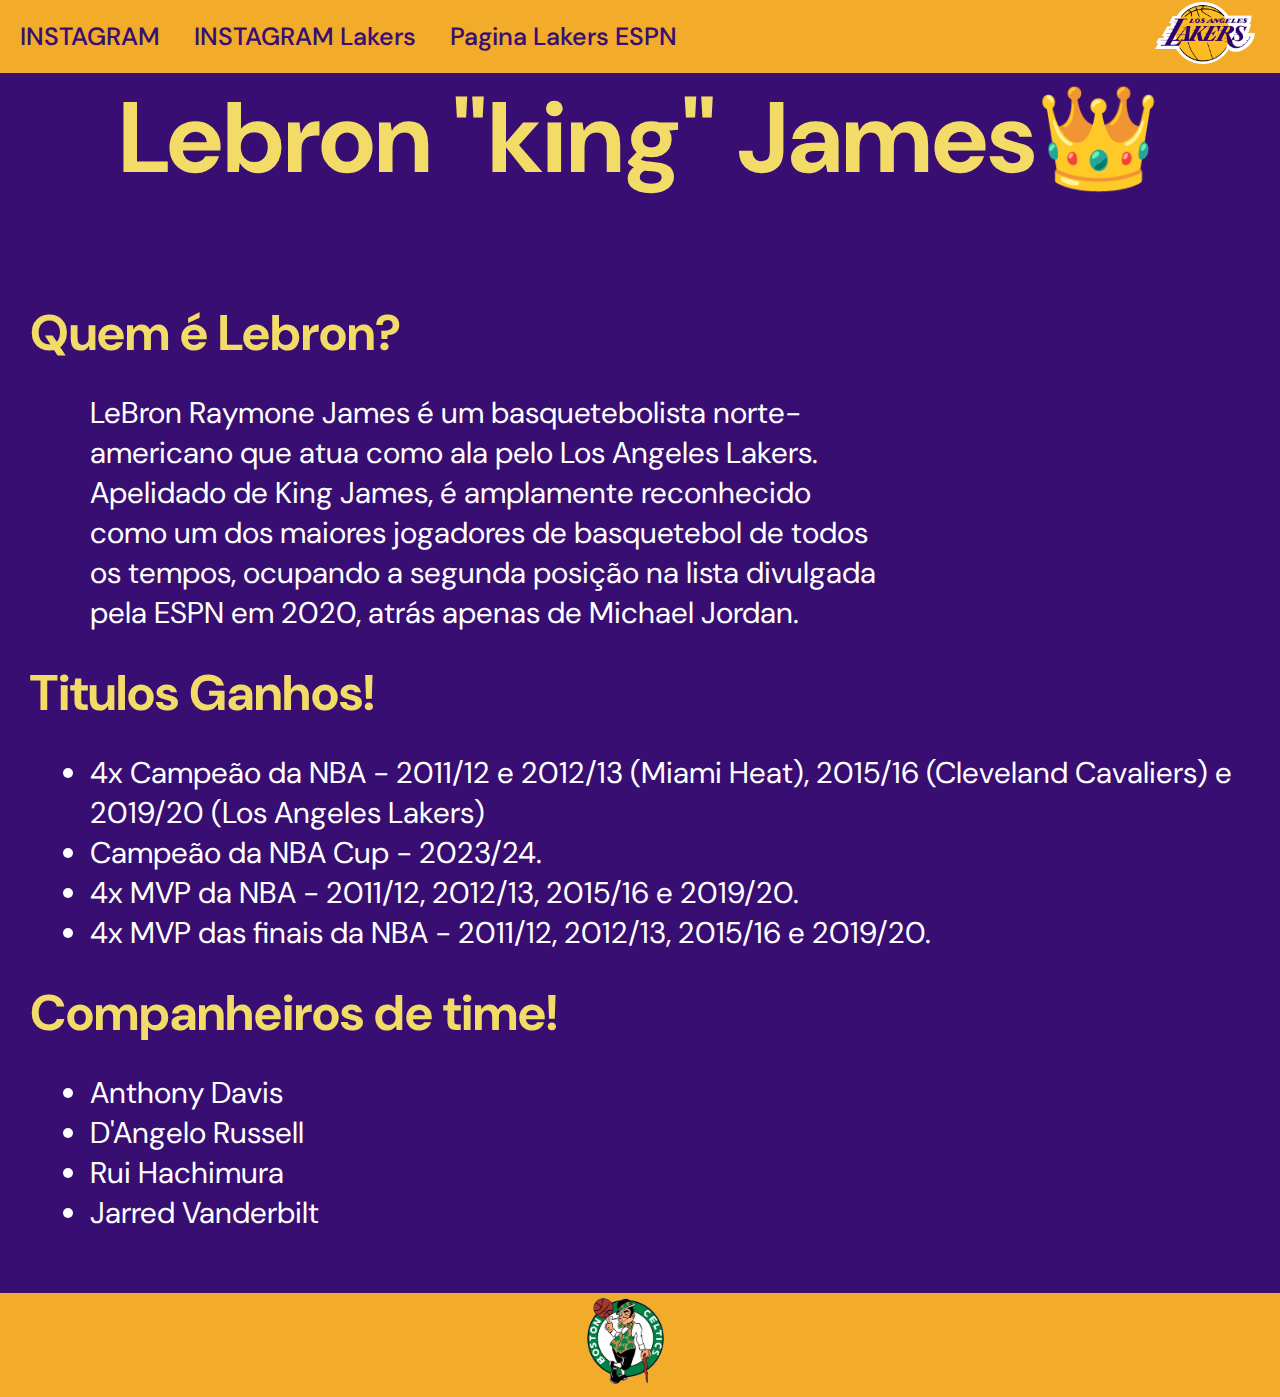
==== index.html @ 9cd00050 "primeiro-commit" ====
<!DOCTYPE html>
<html lang="pt-br">

<head>
    <meta charset="UTF-8">
    <meta name="viewport" content="width=device-width, initial-scale=1.0">
    <link rel="preconnect" href="https://fonts.googleapis.com">
    <link rel="preconnect" href="https://fonts.gstatic.com" crossorigin>
    <link href="https://fonts.googleapis.com/css2?family=DM+Sans:opsz,wght@9..40,300;9..40,700&display=swap"
        rel="stylesheet">
    <title>Lakers</title>
    <link rel="stylesheet" href="style.css">
    <link rel="icon" href="./img/logolakers.png" type="image/png">

    <div>

        <header class="hearder">
            <a href="https://www.instagram.com/kingjames/" target="_blank" class="customlink">INSTAGRAM</a>
            <a href="https://www.instagram.com/lakers/" target="_blank" class="customlink">INSTAGRAM Lakers</a>
            <a href="https://www.espn.com.br/nba/time/_/nome/lal/los-angeles-lakers" target="_blank"
                class="customlink">Pagina Lakers ESPN</a>
            <img src="./img/logolakers.png" alt="logo-lakers" class="logo-header">
        </header>


        <h1 class="titulo">Lebron "king" James</h1>

        <div class="tudo">
            <h2 class="sub-title">Quem é Lebron?</h2>
            <p class="content">LeBron Raymone James é um basquetebolista norte-americano que atua como ala pelo Los
                Angeles Lakers.
                Apelidado de
                King James, é amplamente reconhecido como um dos maiores jogadores de basquetebol de todos os tempos,
                ocupando a
                segunda posição na lista divulgada pela ESPN em 2020, atrás apenas de Michael Jordan.</p>

            <h2 class="sub-title">Titulos Ganhos!</h2>
            <ul>
                <div class="content">
                    <li>4x Campeão da NBA - 2011/12 e 2012/13 (Miami Heat), 2015/16 (Cleveland Cavaliers) e 2019/20 (Los
                        Angeles
                        Lakers)</li>
                    <li>Campeão da NBA Cup - 2023/24.</li>
                    <li>4x MVP da NBA - 2011/12, 2012/13, 2015/16 e 2019/20.</li>
                    <li> 4x MVP das finais da NBA - 2011/12, 2012/13, 2015/16 e 2019/20.</li>
                </div>
            </ul>

            <h2 class="sub-title">Companheiros de time!</h2>
            <div class="content">
                <ul>
                    <li>Anthony Davis</li>
                    <li>D'Angelo Russell</li>
                    <li>Rui Hachimura</li>
                    <li>Jarred Vanderbilt</li>
                </ul>
            </div>
        </div>
        <footer>
            <a href="./celtics.html"> <img src="img/Celtics-Logo-PNG-Images.png" alt="" class="img-celtics"></a>

        </footer>

        </body>

</html>
---- style.css ----
* {
    margin: 0;
    padding: 0;
    box-sizing: border-box;
    font-family: 'DM Sans', sans-serif;
}


body {
    background-color: #380E73;
}


.hearder {
    padding: 20px;
    position: sticky;
    top: 0px;
    background-color: #F2AC29;
}

a {
    color: #380E73;
    font-size: 25px;
    font-weight: 540;
    text-decoration: none;
    margin-right: 30px;



}

a:hover{
    color: #8630BF;
}

.logo-header {
    width: 100px;
    display: inline-block;
    position: absolute;
    top: 2px;
    right: 25px;
}


h1 {
    font-size: 100px;
    color: #F2DB66;
    text-align: center;
    margin-bottom: 100px;
}

.titulo::after {
    content: "👑";

}

.sub-title {
    color: #F2DB66;
    font-size: 50px;
    margin-left: 30px;
    margin-top: 30px;
    margin-bottom: 30px;
    line-height: 60px;

}

.content {
    font-size: 30px;
    line-height: 40px;
    margin-left: 90px;
    color: #ffffff;
}

p {
    width: 800px;
}


.img-celtics {
    width: 77px;
    transition: 1px;
}

.img-celtics:hover {
    transform: translateY(-5px);

}



footer {
    margin-top: 60px;
    background-color: #F2AC29;
    padding: 5px;
    text-align: center;
}
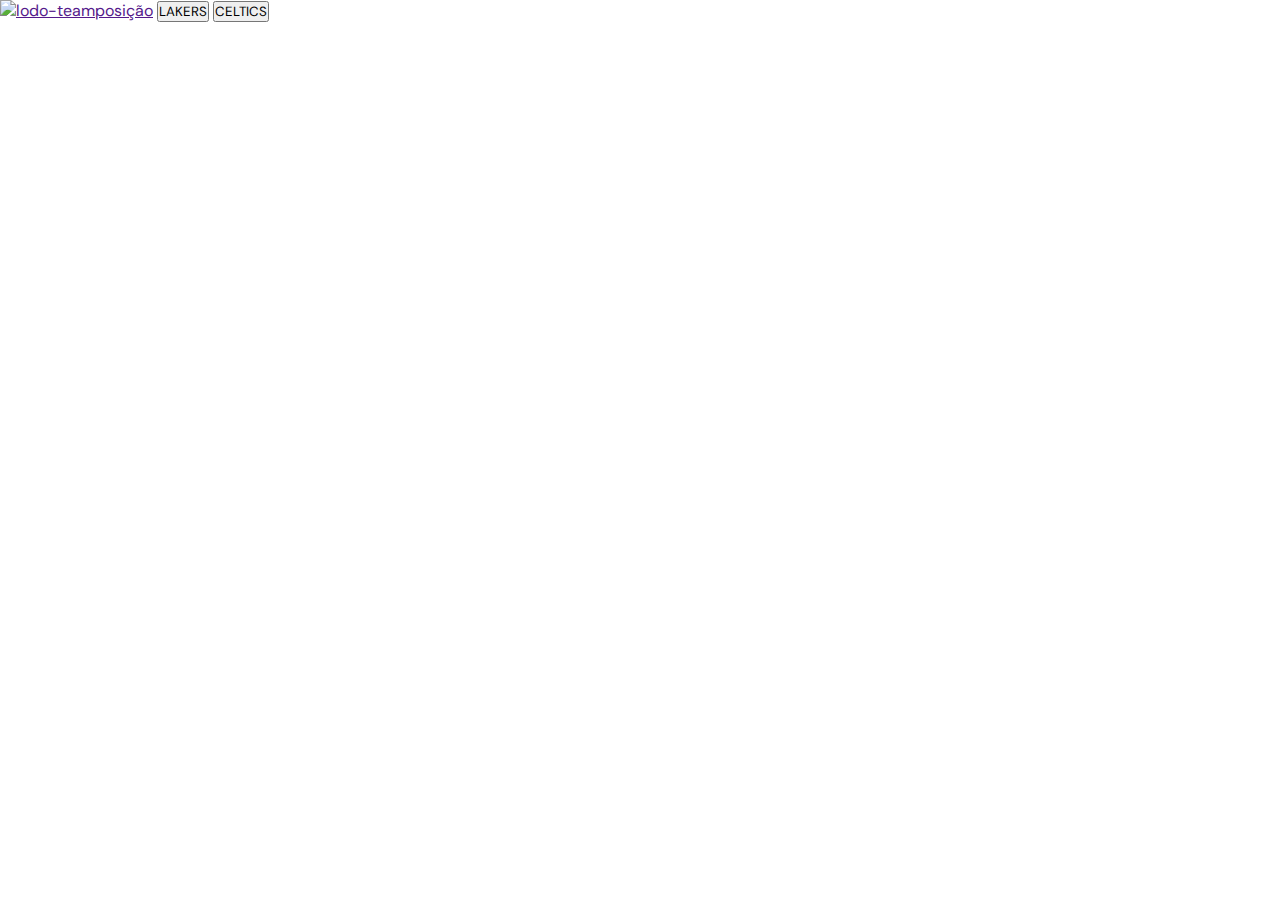
==== commit a0efd266: "change-files" ====
--- a/index.html
+++ b/index.html
@@ -8,59 +8,23 @@
     <link rel="preconnect" href="https://fonts.gstatic.com" crossorigin>
     <link href="https://fonts.googleapis.com/css2?family=DM+Sans:opsz,wght@9..40,300;9..40,700&display=swap"
         rel="stylesheet">
-    <title>Lakers</title>
-    <link rel="stylesheet" href="style.css">
-    <link rel="icon" href="./img/logolakers.png" type="image/png">
+    <title>LOBBY</title>
+</head>
 
-    <div>
+<body>
+    <a href=""><img src="" alt="lodo-team" id="">posição</a>
+    <button>LAKERS</button>
+    <button>CELTICS</button>
 
-        <header class="hearder">
-            <a href="https://www.instagram.com/kingjames/" target="_blank" class="customlink">INSTAGRAM</a>
-            <a href="https://www.instagram.com/lakers/" target="_blank" class="customlink">INSTAGRAM Lakers</a>
-            <a href="https://www.espn.com.br/nba/time/_/nome/lal/los-angeles-lakers" target="_blank"
-                class="customlink">Pagina Lakers ESPN</a>
-            <img src="./img/logolakers.png" alt="logo-lakers" class="logo-header">
-        </header>
+</body>
+<style>
+    * {
+        margin: 0;
+        padding: 0;
+        box-sizing: border-box;
+        font-family: 'DM Sans', sans-serif;
+    }
+</style>
+<script src="./document.js"></script>
 
-
-        <h1 class="titulo">Lebron "king" James</h1>
-
-        <div class="tudo">
-            <h2 class="sub-title">Quem é Lebron?</h2>
-            <p class="content">LeBron Raymone James é um basquetebolista norte-americano que atua como ala pelo Los
-                Angeles Lakers.
-                Apelidado de
-                King James, é amplamente reconhecido como um dos maiores jogadores de basquetebol de todos os tempos,
-                ocupando a
-                segunda posição na lista divulgada pela ESPN em 2020, atrás apenas de Michael Jordan.</p>
-
-            <h2 class="sub-title">Titulos Ganhos!</h2>
-            <ul>
-                <div class="content">
-                    <li>4x Campeão da NBA - 2011/12 e 2012/13 (Miami Heat), 2015/16 (Cleveland Cavaliers) e 2019/20 (Los
-                        Angeles
-                        Lakers)</li>
-                    <li>Campeão da NBA Cup - 2023/24.</li>
-                    <li>4x MVP da NBA - 2011/12, 2012/13, 2015/16 e 2019/20.</li>
-                    <li> 4x MVP das finais da NBA - 2011/12, 2012/13, 2015/16 e 2019/20.</li>
-                </div>
-            </ul>
-
-            <h2 class="sub-title">Companheiros de time!</h2>
-            <div class="content">
-                <ul>
-                    <li>Anthony Davis</li>
-                    <li>D'Angelo Russell</li>
-                    <li>Rui Hachimura</li>
-                    <li>Jarred Vanderbilt</li>
-                </ul>
-            </div>
-        </div>
-        <footer>
-            <a href="./celtics.html"> <img src="img/Celtics-Logo-PNG-Images.png" alt="" class="img-celtics"></a>
-
-        </footer>
-
-        </body>
-
-</html>
+</html>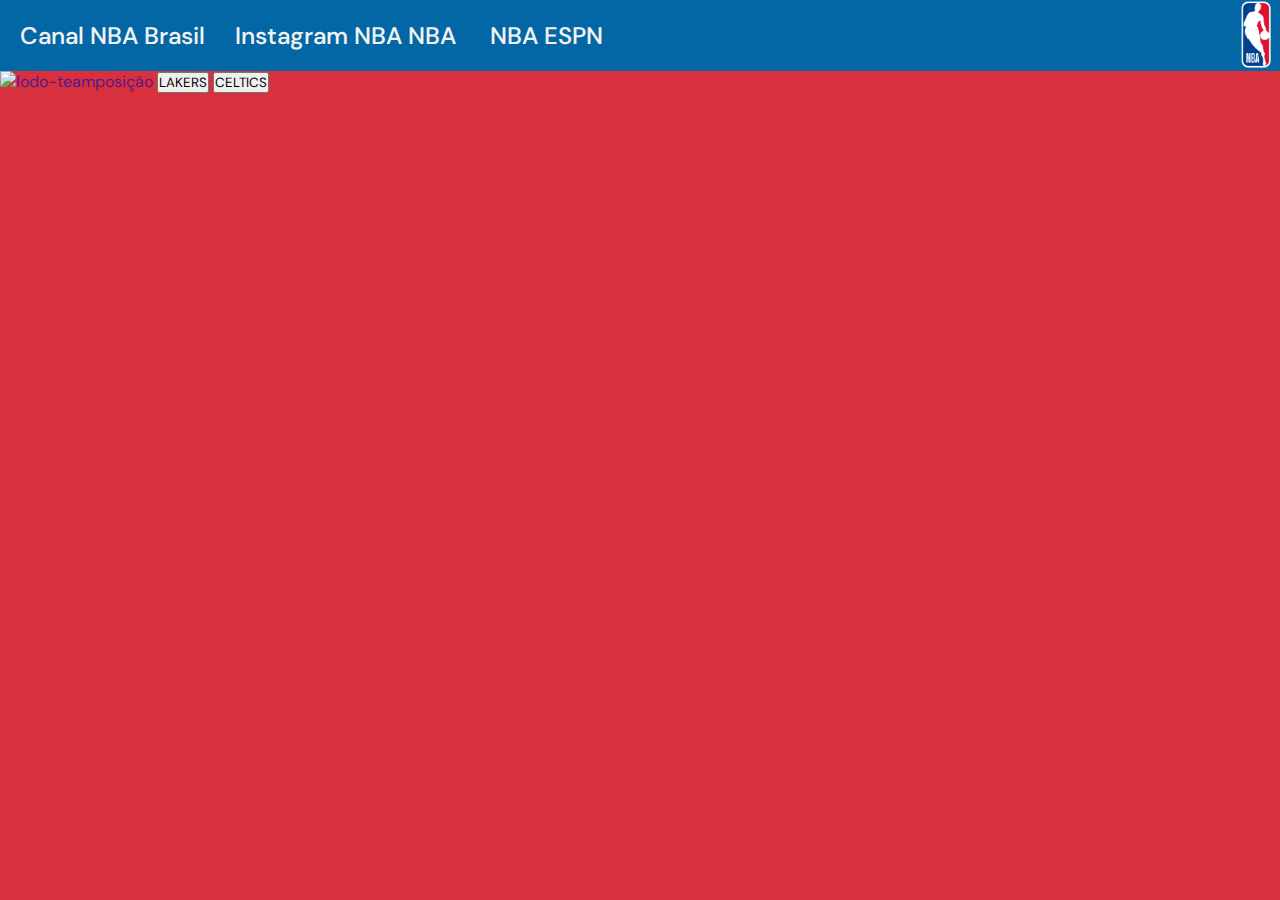
==== commit 3405a656: "changes-html-css" ====
--- a/index.html
+++ b/index.html
@@ -8,14 +8,24 @@
     <link rel="preconnect" href="https://fonts.gstatic.com" crossorigin>
     <link href="https://fonts.googleapis.com/css2?family=DM+Sans:opsz,wght@9..40,300;9..40,700&display=swap"
         rel="stylesheet">
+        <link rel="icon" href="./img/NBALogo.svg.png">
     <title>LOBBY</title>
 </head>
 
 <body>
-    <a href=""><img src="" alt="lodo-team" id="">posição</a>
-    <button>LAKERS</button>
-    <button>CELTICS</button>
 
+    <header>
+        <a href="https://www.youtube.com/@nbabrasil" class="links-header" target="_blank">Canal NBA Brasil</a><a
+            href="https://www.instagram.com/nba/" class="links-header" target="_blank">Instagram NBA NBA</a>
+        <a href="https://www.espn.com.br/nba/" class="links-header" target="_blank">NBA ESPN</a>
+        <img src="./img/NBALogo.svg.png" class="nba-header" alt="logo-nba">
+    </header>
+
+    <section>
+        <a href=""><img src="" alt="lodo-team" id="">posição</a>
+        <a href="./lakers.html"><button>LAKERS</button></a>
+        <a href="./celtics.html"><button>CELTICS</button></a>
+    </section>
 </body>
 <style>
     * {
@@ -24,7 +34,48 @@
         box-sizing: border-box;
         font-family: 'DM Sans', sans-serif;
     }
+
+    body {
+        background-color: #D9303E;
+    }
+
+    header {
+        background-color: #0367A6;
+        padding: 20px;
+    }
+
+    .links-header {
+        color: #F2F2F2;
+        font-size: 24px;
+        font-weight: 540;
+        text-decoration: none;
+        margin-right: 30px;
+    }
+
+    a {
+        text-decoration: none;
+        cursor: pointer;
+    }
+
+    a:hover {
+        color: #A6323B;
+    }
+
+    .nba-header {
+        position: absolute;
+        position: absolute;
+        top: 0px;
+        right: 9px;
+        width: 30px;
+    }
 </style>
+
+
+
+
+
+
+
 <script src="./document.js"></script>
 
 </html>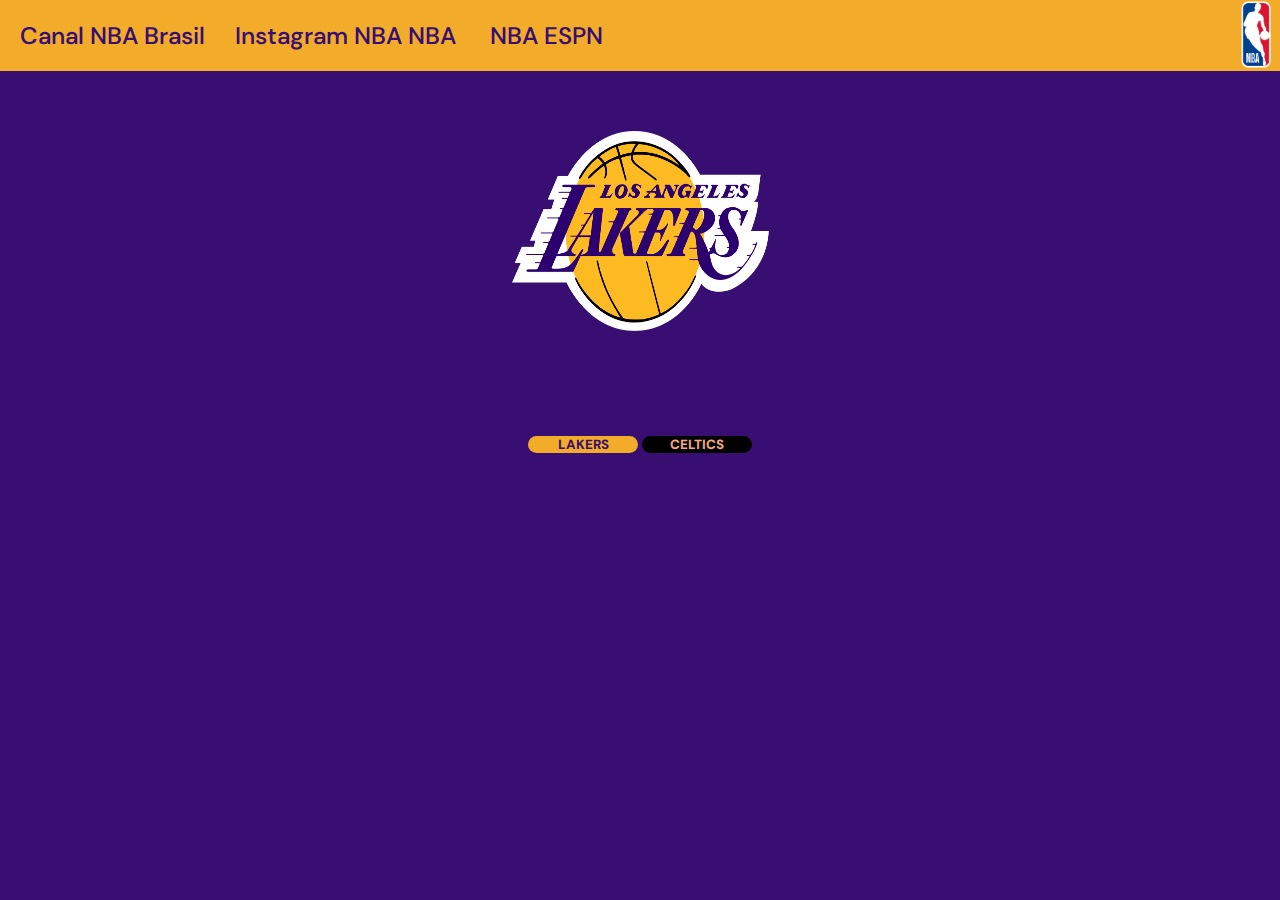
==== commit 33c639ea: "modifi-js" ====
--- a/index.html
+++ b/index.html
@@ -8,23 +8,25 @@
     <link rel="preconnect" href="https://fonts.gstatic.com" crossorigin>
     <link href="https://fonts.googleapis.com/css2?family=DM+Sans:opsz,wght@9..40,300;9..40,700&display=swap"
         rel="stylesheet">
-        <link rel="icon" href="./img/NBALogo.svg.png">
+    <link rel="icon" href="./img/NBALogo.svg.png">
     <title>LOBBY</title>
 </head>
 
 <body>
 
     <header>
-        <a href="https://www.youtube.com/@nbabrasil" class="links-header" target="_blank">Canal NBA Brasil</a><a
-            href="https://www.instagram.com/nba/" class="links-header" target="_blank">Instagram NBA NBA</a>
-        <a href="https://www.espn.com.br/nba/" class="links-header" target="_blank">NBA ESPN</a>
+        <a href="https://www.youtube.com/@nbabrasil" class="links" target="_blank">Canal NBA Brasil</a><a
+            href="https://www.instagram.com/nba/" class="links dois" target="_blank">Instagram NBA NBA</a>
+        <a href="https://www.espn.com.br/nba/" class="links tres" target="_blank">NBA ESPN</a>
         <img src="./img/NBALogo.svg.png" class="nba-header" alt="logo-nba">
     </header>
 
-    <section>
-        <a href=""><img src="" alt="lodo-team" id="">posição</a>
-        <a href="./lakers.html"><button>LAKERS</button></a>
-        <a href="./celtics.html"><button>CELTICS</button></a>
+    <section class="content">
+        <a href="./lakers.html" class="link-times"> <img src="./img/logolakers.png" class="times"></a>
+        <div class="buttom-teams">
+            <button onclick="mudarLake() " class="lake">LAKERS</button>
+            <button onclick="mudarCelt()" class="celt">CELTICS</button>
+        </div>
     </section>
 </body>
 <style>
@@ -36,16 +38,17 @@
     }
 
     body {
-        background-color: #D9303E;
+        background-color: #380E73;
+        ;
     }
 
     header {
-        background-color: #0367A6;
+        background-color: #F2AC29;
         padding: 20px;
     }
 
-    .links-header {
-        color: #F2F2F2;
+    .links {
+        color: #380E73;
         font-size: 24px;
         font-weight: 540;
         text-decoration: none;
@@ -58,7 +61,7 @@
     }
 
     a:hover {
-        color: #A6323B;
+        color: #8630BF;
     }
 
     .nba-header {
@@ -68,6 +71,39 @@
         right: 9px;
         width: 30px;
     }
+
+    .times {
+        width: 257px;
+        height: 200px;
+    }
+
+
+
+    .content {
+        text-align: center;
+        margin-top: 60px;
+
+    }
+
+    button {
+        margin-top: 100px;
+        border-radius: 10px;
+        width: 110px;
+        border: none;
+    }
+.lake{
+    color: #380E73;
+    background-color: #F2AC29;
+    font-weight: 800;
+}
+    .celt{
+        color: #F2AA80;
+        background-color: #000000;
+        font-weight: 800;
+    }
+
+
+  
 </style>
 
 
